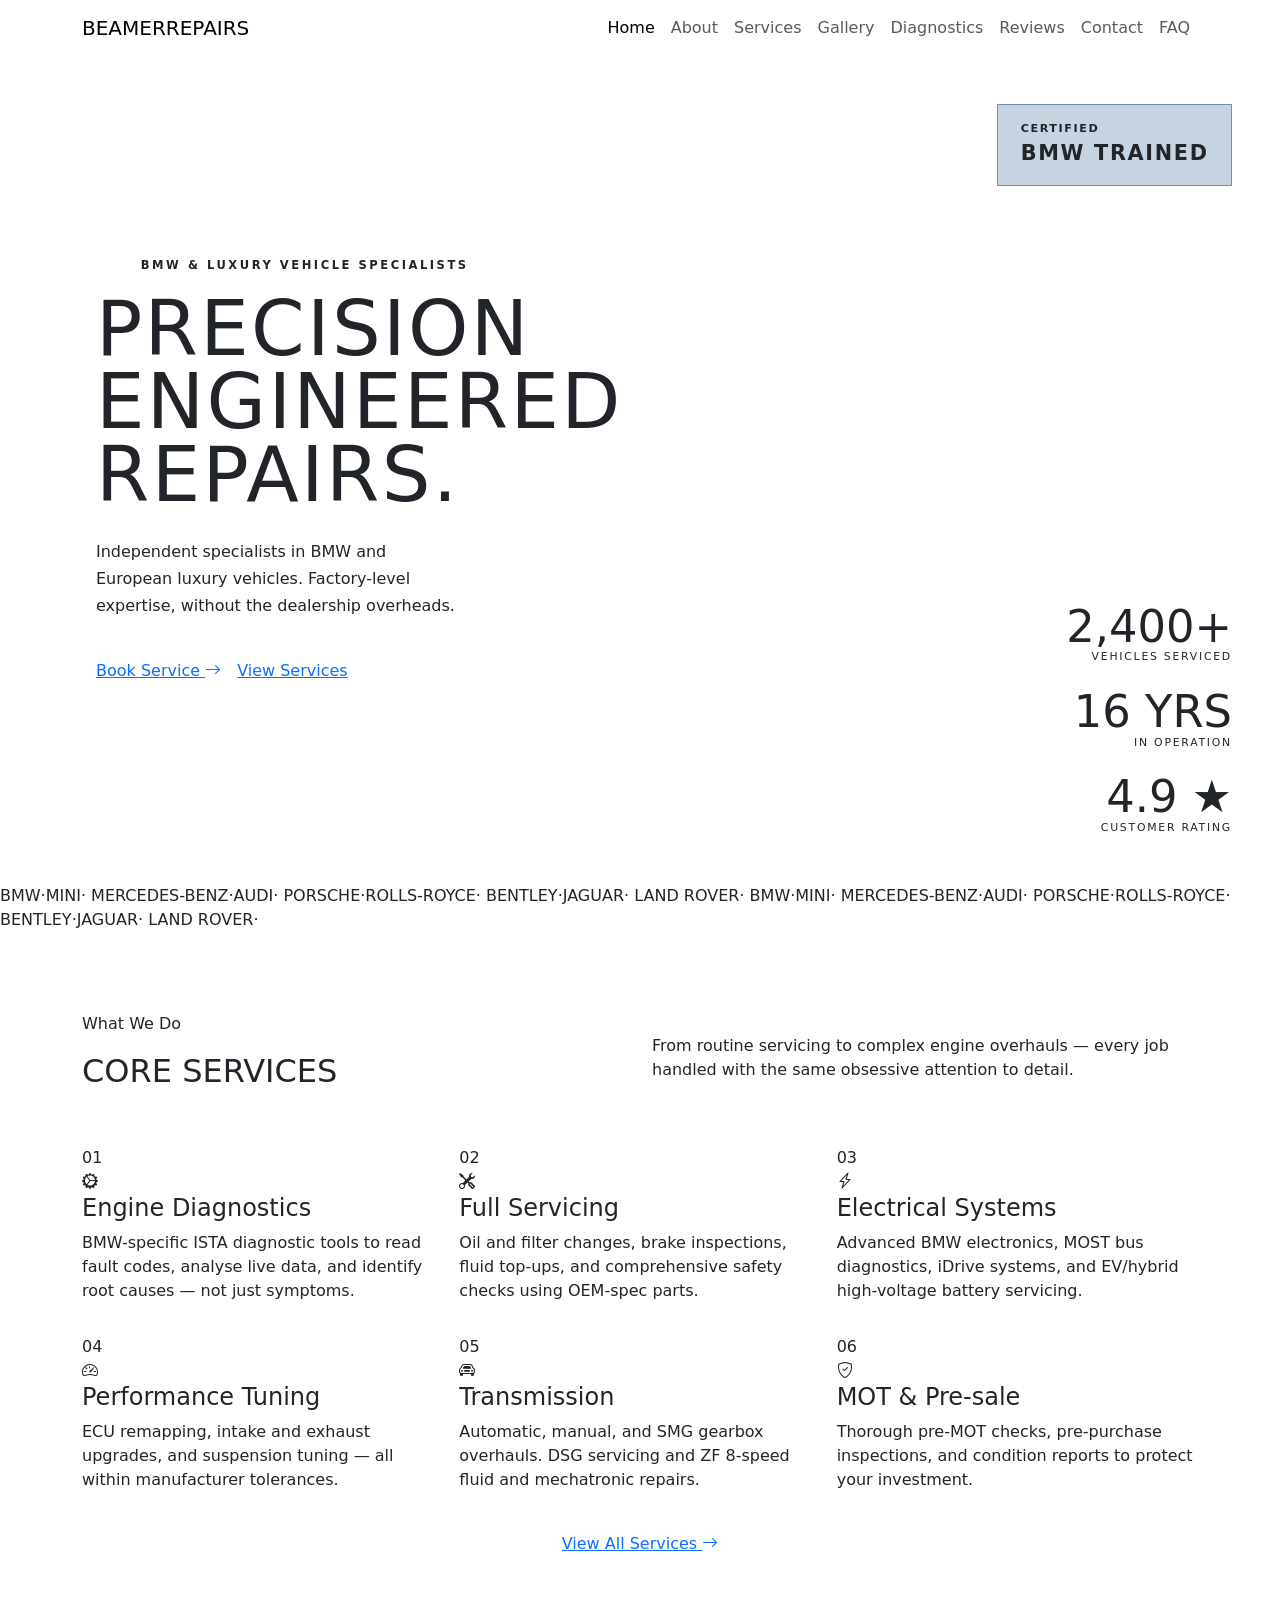
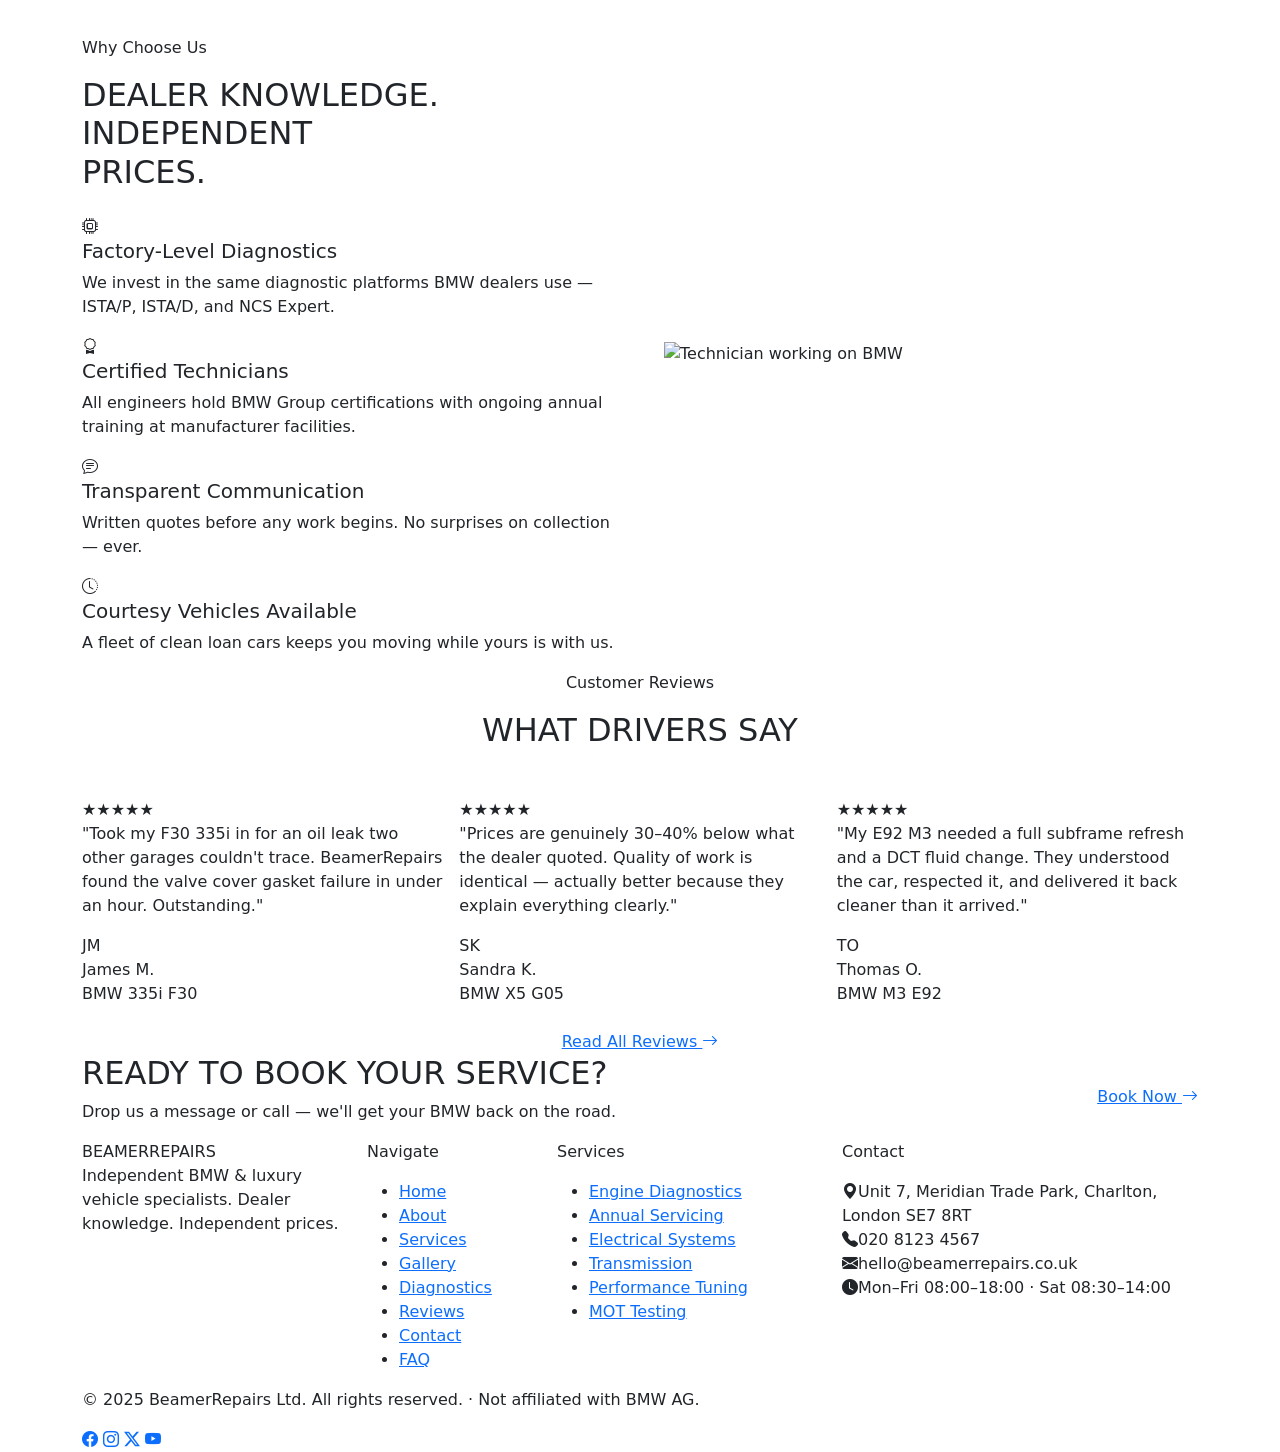
==== index.html @ d889e7b8 "feat: implement services strip, testimonials, and CTA on homepage" ====
<!DOCTYPE html>
<html lang="en">
<head>
  <meta charset="UTF-8" />
  <meta name="viewport" content="width=device-width, initial-scale=1.0" />
  <title>BeamerRepairs — BMW & Luxury Vehicle Specialists</title>
  <link href="https://fonts.googleapis.com/css2?family=Bebas+Neue&family=Inter:wght@300;400;500;600;700&display=swap" rel="stylesheet" />
  <link href="https://cdn.jsdelivr.net/npm/bootstrap@5.3.3/dist/css/bootstrap.min.css" rel="stylesheet" />
  <link rel="stylesheet" href="https://cdn.jsdelivr.net/npm/bootstrap-icons@1.11.3/font/bootstrap-icons.min.css" />
  <link rel="stylesheet" href="css/style.css" />
  <style>
    /* ── HOME-ONLY STYLES ── */
    .hero {
      min-height: 92vh;
      display: grid;
      grid-template-columns: 1fr 1fr;
      position: relative;
      overflow: hidden;
    }
    .hero-left {
      background: var(--deep-navy);
      display: flex;
      flex-direction: column;
      justify-content: center;
      padding: 5rem 4rem 5rem 6rem;
      position: relative;
      z-index: 2;
    }
    .hero-left::after {
      content: '';
      position: absolute;
      top: 0; right: -60px;
      width: 120px; height: 100%;
      background: var(--deep-navy);
      transform: skewX(-5deg);
      z-index: 1;
    }
    .hero-eyebrow {
      font-size: 0.72rem;
      font-weight: 600;
      letter-spacing: 0.22em;
      text-transform: uppercase;
      color: var(--red);
      margin-bottom: 1.2rem;
      display: flex;
      align-items: center;
      gap: 0.8rem;
    }
    .hero-eyebrow::before {
      content: '';
      display: inline-block;
      width: 32px; height: 2px;
      background: var(--red);
    }
    .hero-title {
      font-family: var(--font-display);
      font-size: clamp(3.5rem, 6vw, 6.5rem);
      line-height: 0.95;
      letter-spacing: 0.03em;
      color: var(--off-white);
      margin-bottom: 1.6rem;
    }
    .hero-title span { color: var(--steel-blue); display: block; }
    .hero-subtitle {
      font-size: 1rem;
      font-weight: 300;
      color: var(--chrome);
      max-width: 360px;
      line-height: 1.7;
      margin-bottom: 2.5rem;
    }
    .hero-cta-group { display: flex; gap: 1rem; flex-wrap: wrap; align-items: center; position: relative; z-index: 3; }
    .hero-right {
      background: var(--obsidian);
      position: relative;
      overflow: hidden;
    }
    .hero-right-bg {
      position: absolute;
      inset: 0;
      background: url('https://images.unsplash.com/photo-1617531653332-bd46c16f4d68?w=900&q=80') center/cover no-repeat;
      opacity: 0.35;
    }
    .hero-right-overlay {
      position: absolute;
      inset: 0;
      background: linear-gradient(135deg, var(--deep-navy) 0%, transparent 60%);
    }
    .hero-stats {
      position: absolute;
      bottom: 3rem; right: 3rem;
      display: flex;
      flex-direction: column;
      gap: 1.5rem;
      z-index: 2;
    }
    .hero-stat { text-align: right; }
    .hero-stat-num { font-family: var(--font-display); font-size: 2.8rem; color: var(--off-white); line-height: 1; }
    .hero-stat-label { font-size: 0.68rem; font-weight: 500; letter-spacing: 0.16em; text-transform: uppercase; color: var(--light-grey); }
    .hero-badge {
      position: absolute;
      top: 3rem; right: 3rem;
      background: rgba(28,79,130,0.25);
      border: 1px solid rgba(28,79,130,0.5);
      backdrop-filter: blur(8px);
      padding: 1rem 1.4rem;
      z-index: 2;
    }
    .hero-badge p { font-size: 0.7rem; font-weight: 600; letter-spacing: 0.14em; text-transform: uppercase; color: var(--chrome); margin: 0; }
    .hero-badge strong { display: block; font-family: var(--font-display); font-size: 1.3rem; letter-spacing: 0.08em; color: var(--off-white); }
    .services-strip { background: var(--deep-navy); padding: 5rem 0; }
    .why-us { background: var(--obsidian); }
    .testimonials { background: var(--deep-navy); }
    @media (max-width: 768px) {
      .hero { grid-template-columns: 1fr; min-height: auto; }
      .hero-left { padding: 4rem 1.5rem 3rem; }
      .hero-left::after { display: none; }
      .hero-right { min-height: 300px; }
      .hero-stats { bottom: 1.5rem; right: 1.5rem; flex-direction: row; gap: 1.5rem; }
    }
  </style>
</head>
<body>

<nav class="navbar navbar-expand-lg">
  <div class="container">
    <a class="navbar-brand" href="index.html">
      <span class="brand-dot"></span>BEAMER<span style="color:var(--steel-blue)">REPAIRS</span>
    </a>
    <button class="navbar-toggler" type="button" data-bs-toggle="collapse" data-bs-target="#navMenu">
      <span class="navbar-toggler-icon"></span>
    </button>
    <div class="collapse navbar-collapse" id="navMenu">
      <ul class="navbar-nav ms-auto">
        <li class="nav-item"><a class="nav-link active" href="index.html">Home</a></li>
        <li class="nav-item"><a class="nav-link" href="about.html">About</a></li>
        <li class="nav-item"><a class="nav-link" href="services.html">Services</a></li>
        <li class="nav-item"><a class="nav-link" href="gallery.html">Gallery</a></li>
        <li class="nav-item"><a class="nav-link" href="diagnostics.html">Diagnostics</a></li>
        <li class="nav-item"><a class="nav-link" href="reviews.html">Reviews</a></li>
        <li class="nav-item"><a class="nav-link" href="contact.html">Contact</a></li>
        <li class="nav-item"><a class="nav-link" href="faq.html">FAQ</a></li>
      </ul>
    </div>
  </div>
</nav>

<!-- HERO -->
<div class="hero">
  <div class="hero-left">
    <p class="hero-eyebrow">BMW &amp; Luxury Vehicle Specialists</p>
    <h1 class="hero-title">PRECISION<span>ENGINEERED</span>REPAIRS.</h1>
    <p class="hero-subtitle">Independent specialists in BMW and European luxury vehicles. Factory-level expertise, without the dealership overheads.</p>
    <div class="hero-cta-group">
      <a href="contact.html" class="btn-primary-brand">Book Service <i class="bi bi-arrow-right"></i></a>
      <a href="services.html" class="btn-outline-brand">View Services</a>
    </div>
  </div>
  <div class="hero-right">
    <div class="hero-right-bg"></div>
    <div class="hero-right-overlay"></div>
    <div class="hero-badge">
      <p>Certified</p>
      <strong>BMW TRAINED</strong>
    </div>
    <div class="hero-stats">
      <div class="hero-stat">
        <div class="hero-stat-num">2,400+</div>
        <div class="hero-stat-label">Vehicles Serviced</div>
      </div>
      <div class="hero-stat">
        <div class="hero-stat-num">16 YRS</div>
        <div class="hero-stat-label">In Operation</div>
      </div>
      <div class="hero-stat">
        <div class="hero-stat-num">4.9 ★</div>
        <div class="hero-stat-label">Customer Rating</div>
      </div>
    </div>
  </div>
</div>

<!-- BRAND TICKER -->
<div class="brands-bar">
  <div class="brands-ticker">
    <span>BMW</span><span class="sep">·</span><span>MINI</span><span class="sep">·</span>
    <span>MERCEDES-BENZ</span><span class="sep">·</span><span>AUDI</span><span class="sep">·</span>
    <span>PORSCHE</span><span class="sep">·</span><span>ROLLS-ROYCE</span><span class="sep">·</span>
    <span>BENTLEY</span><span class="sep">·</span><span>JAGUAR</span><span class="sep">·</span>
    <span>LAND ROVER</span><span class="sep">·</span>
    <span>BMW</span><span class="sep">·</span><span>MINI</span><span class="sep">·</span>
    <span>MERCEDES-BENZ</span><span class="sep">·</span><span>AUDI</span><span class="sep">·</span>
    <span>PORSCHE</span><span class="sep">·</span><span>ROLLS-ROYCE</span><span class="sep">·</span>
    <span>BENTLEY</span><span class="sep">·</span><span>JAGUAR</span><span class="sep">·</span>
    <span>LAND ROVER</span><span class="sep">·</span>
  </div>
</div>

<!-- SERVICES STRIP -->
<section class="services-strip">
  <div class="container">
    <div class="row mb-5">
      <div class="col-lg-6">
        <p class="section-eyebrow">What We Do</p>
        <h2 class="section-title">CORE SERVICES</h2>
      </div>
      <div class="col-lg-6 d-flex align-items-end">
        <p class="section-body" style="max-width:100%">From routine servicing to complex engine overhauls — every job handled with the same obsessive attention to detail.</p>
      </div>
    </div>
    <div class="row g-3">
      <div class="col-md-6 col-lg-4">
        <div class="service-card">
          <span class="service-number">01</span>
          <div class="service-icon"><i class="bi bi-gear-wide-connected"></i></div>
          <h4>Engine Diagnostics</h4>
          <p>BMW-specific ISTA diagnostic tools to read fault codes, analyse live data, and identify root causes — not just symptoms.</p>
        </div>
      </div>
      <div class="col-md-6 col-lg-4">
        <div class="service-card">
          <span class="service-number">02</span>
          <div class="service-icon"><i class="bi bi-tools"></i></div>
          <h4>Full Servicing</h4>
          <p>Oil and filter changes, brake inspections, fluid top-ups, and comprehensive safety checks using OEM-spec parts.</p>
        </div>
      </div>
      <div class="col-md-6 col-lg-4">
        <div class="service-card">
          <span class="service-number">03</span>
          <div class="service-icon"><i class="bi bi-lightning-charge"></i></div>
          <h4>Electrical Systems</h4>
          <p>Advanced BMW electronics, MOST bus diagnostics, iDrive systems, and EV/hybrid high-voltage battery servicing.</p>
        </div>
      </div>
      <div class="col-md-6 col-lg-4">
        <div class="service-card">
          <span class="service-number">04</span>
          <div class="service-icon"><i class="bi bi-speedometer2"></i></div>
          <h4>Performance Tuning</h4>
          <p>ECU remapping, intake and exhaust upgrades, and suspension tuning — all within manufacturer tolerances.</p>
        </div>
      </div>
      <div class="col-md-6 col-lg-4">
        <div class="service-card">
          <span class="service-number">05</span>
          <div class="service-icon"><i class="bi bi-car-front"></i></div>
          <h4>Transmission</h4>
          <p>Automatic, manual, and SMG gearbox overhauls. DSG servicing and ZF 8-speed fluid and mechatronic repairs.</p>
        </div>
      </div>
      <div class="col-md-6 col-lg-4">
        <div class="service-card">
          <span class="service-number">06</span>
          <div class="service-icon"><i class="bi bi-shield-check"></i></div>
          <h4>MOT &amp; Pre-sale</h4>
          <p>Thorough pre-MOT checks, pre-purchase inspections, and condition reports to protect your investment.</p>
        </div>
      </div>
    </div>
    <div class="text-center mt-4">
      <a href="services.html" class="btn-outline-brand">View All Services <i class="bi bi-arrow-right"></i></a>
    </div>
  </div>
</section>

<!-- WHY US -->
<section class="why-us">
  <div class="container">
    <div class="row g-5 align-items-center">
      <div class="col-lg-6">
        <p class="section-eyebrow">Why Choose Us</p>
        <h2 class="section-title">DEALER KNOWLEDGE.<br>INDEPENDENT<br>PRICES.</h2>
        <div class="mt-4">
          <div class="why-item">
            <div class="why-icon"><i class="bi bi-cpu"></i></div>
            <div>
              <h5>Factory-Level Diagnostics</h5>
              <p>We invest in the same diagnostic platforms BMW dealers use — ISTA/P, ISTA/D, and NCS Expert.</p>
            </div>
          </div>
          <div class="why-item">
            <div class="why-icon"><i class="bi bi-award"></i></div>
            <div>
              <h5>Certified Technicians</h5>
              <p>All engineers hold BMW Group certifications with ongoing annual training at manufacturer facilities.</p>
            </div>
          </div>
          <div class="why-item">
            <div class="why-icon"><i class="bi bi-chat-text"></i></div>
            <div>
              <h5>Transparent Communication</h5>
              <p>Written quotes before any work begins. No surprises on collection — ever.</p>
            </div>
          </div>
          <div class="why-item">
            <div class="why-icon"><i class="bi bi-clock-history"></i></div>
            <div>
              <h5>Courtesy Vehicles Available</h5>
              <p>A fleet of clean loan cars keeps you moving while yours is with us.</p>
            </div>
          </div>
        </div>
      </div>
      <div class="col-lg-6">
        <div class="why-image-wrap">
          <div class="why-image-border"></div>
          <img src="https://images.unsplash.com/photo-1563861826100-9cb868fdbe1c?w=700&q=80" alt="Technician working on BMW" class="why-image" />
        </div>
      </div>
    </div>
  </div>
</section>

<!-- TESTIMONIALS -->
<section class="testimonials">
  <div class="container">
    <div class="text-center mb-5">
      <p class="section-eyebrow" style="justify-content:center">Customer Reviews</p>
      <h2 class="section-title">WHAT DRIVERS SAY</h2>
    </div>
    <div class="row g-3">
      <div class="col-md-4">
        <div class="testimonial-card">
          <div class="stars">★★★★★</div>
          <blockquote>"Took my F30 335i in for an oil leak two other garages couldn't trace. BeamerRepairs found the valve cover gasket failure in under an hour. Outstanding."</blockquote>
          <div class="testimonial-author">
            <div class="author-avatar">JM</div>
            <div><div class="author-name">James M.</div><div class="author-car">BMW 335i F30</div></div>
          </div>
        </div>
      </div>
      <div class="col-md-4">
        <div class="testimonial-card">
          <div class="stars">★★★★★</div>
          <blockquote>"Prices are genuinely 30–40% below what the dealer quoted. Quality of work is identical — actually better because they explain everything clearly."</blockquote>
          <div class="testimonial-author">
            <div class="author-avatar">SK</div>
            <div><div class="author-name">Sandra K.</div><div class="author-car">BMW X5 G05</div></div>
          </div>
        </div>
      </div>
      <div class="col-md-4">
        <div class="testimonial-card">
          <div class="stars">★★★★★</div>
          <blockquote>"My E92 M3 needed a full subframe refresh and a DCT fluid change. They understood the car, respected it, and delivered it back cleaner than it arrived."</blockquote>
          <div class="testimonial-author">
            <div class="author-avatar">TO</div>
            <div><div class="author-name">Thomas O.</div><div class="author-car">BMW M3 E92</div></div>
          </div>
        </div>
      </div>
    </div>
    <div class="text-center mt-4">
      <a href="reviews.html" class="btn-outline-brand">Read All Reviews <i class="bi bi-arrow-right"></i></a>
    </div>
  </div>
</section>

<!-- CTA BANNER -->
<div class="cta-banner">
  <div class="container">
    <div class="row align-items-center">
      <div class="col-lg-8 mb-3 mb-lg-0">
        <h2>READY TO BOOK YOUR SERVICE?</h2>
        <p>Drop us a message or call — we'll get your BMW back on the road.</p>
      </div>
      <div class="col-lg-4 text-lg-end">
        <a href="contact.html" class="btn-primary-brand">Book Now <i class="bi bi-arrow-right"></i></a>
      </div>
    </div>
  </div>
</div>

<!-- FOOTER -->
<footer>
  <div class="container">
    <div class="row g-4">
      <div class="col-lg-3 col-md-6">
        <div class="footer-brand">BEAMER<span style="color:var(--steel-blue)">REPAIRS</span></div>
        <p class="footer-tagline">Independent BMW &amp; luxury vehicle specialists. Dealer knowledge. Independent prices.</p>
      </div>
      <div class="col-lg-2 col-md-6">
        <p class="footer-heading">Navigate</p>
        <ul class="footer-links">
          <li><a href="index.html">Home</a></li>
          <li><a href="about.html">About</a></li>
          <li><a href="services.html">Services</a></li>
          <li><a href="gallery.html">Gallery</a></li>
          <li><a href="diagnostics.html">Diagnostics</a></li>
          <li><a href="reviews.html">Reviews</a></li>
          <li><a href="contact.html">Contact</a></li>
          <li><a href="faq.html">FAQ</a></li>
        </ul>
      </div>
      <div class="col-lg-3 col-md-6">
        <p class="footer-heading">Services</p>
        <ul class="footer-links">
          <li><a href="services.html">Engine Diagnostics</a></li>
          <li><a href="services.html">Annual Servicing</a></li>
          <li><a href="services.html">Electrical Systems</a></li>
          <li><a href="services.html">Transmission</a></li>
          <li><a href="services.html">Performance Tuning</a></li>
          <li><a href="services.html">MOT Testing</a></li>
        </ul>
      </div>
      <div class="col-lg-4 col-md-6">
        <p class="footer-heading">Contact</p>
        <div class="footer-contact-item"><i class="bi bi-geo-alt-fill"></i><span>Unit 7, Meridian Trade Park, Charlton, London SE7 8RT</span></div>
        <div class="footer-contact-item"><i class="bi bi-telephone-fill"></i><span>020 8123 4567</span></div>
        <div class="footer-contact-item"><i class="bi bi-envelope-fill"></i><span>hello@beamerrepairs.co.uk</span></div>
        <div class="footer-contact-item"><i class="bi bi-clock-fill"></i><span>Mon–Fri 08:00–18:00 · Sat 08:30–14:00</span></div>
      </div>
    </div>
    <div class="footer-bottom">
      <p>© 2025 BeamerRepairs Ltd. All rights reserved. · Not affiliated with BMW AG.</p>
      <div class="social-links">
        <a href="#" class="social-link"><i class="bi bi-facebook"></i></a>
        <a href="#" class="social-link"><i class="bi bi-instagram"></i></a>
        <a href="#" class="social-link"><i class="bi bi-twitter-x"></i></a>
        <a href="#" class="social-link"><i class="bi bi-youtube"></i></a>
      </div>
    </div>
  </div>
</footer>

<script src="https://cdn.jsdelivr.net/npm/bootstrap@5.3.3/dist/js/bootstrap.bundle.min.js"></script>
<script src="js/main.js"></script>
</body>
</html>
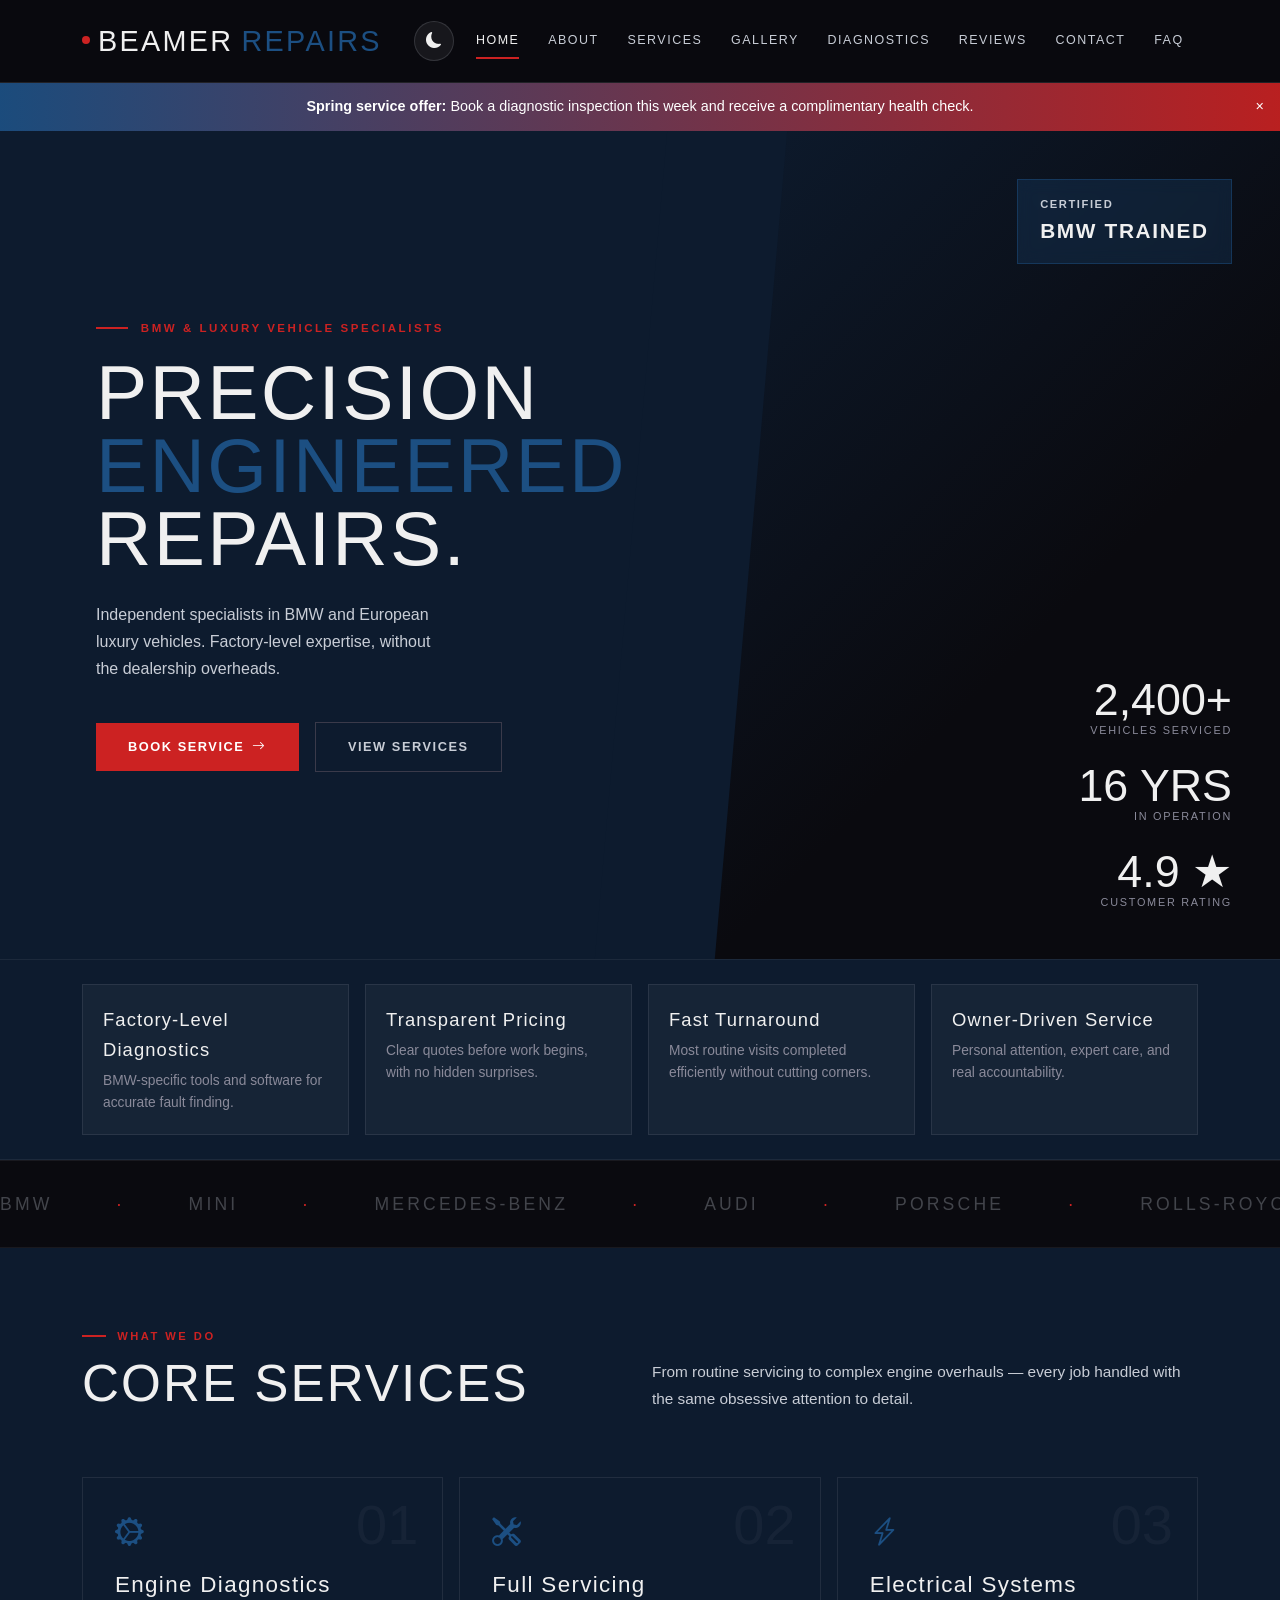
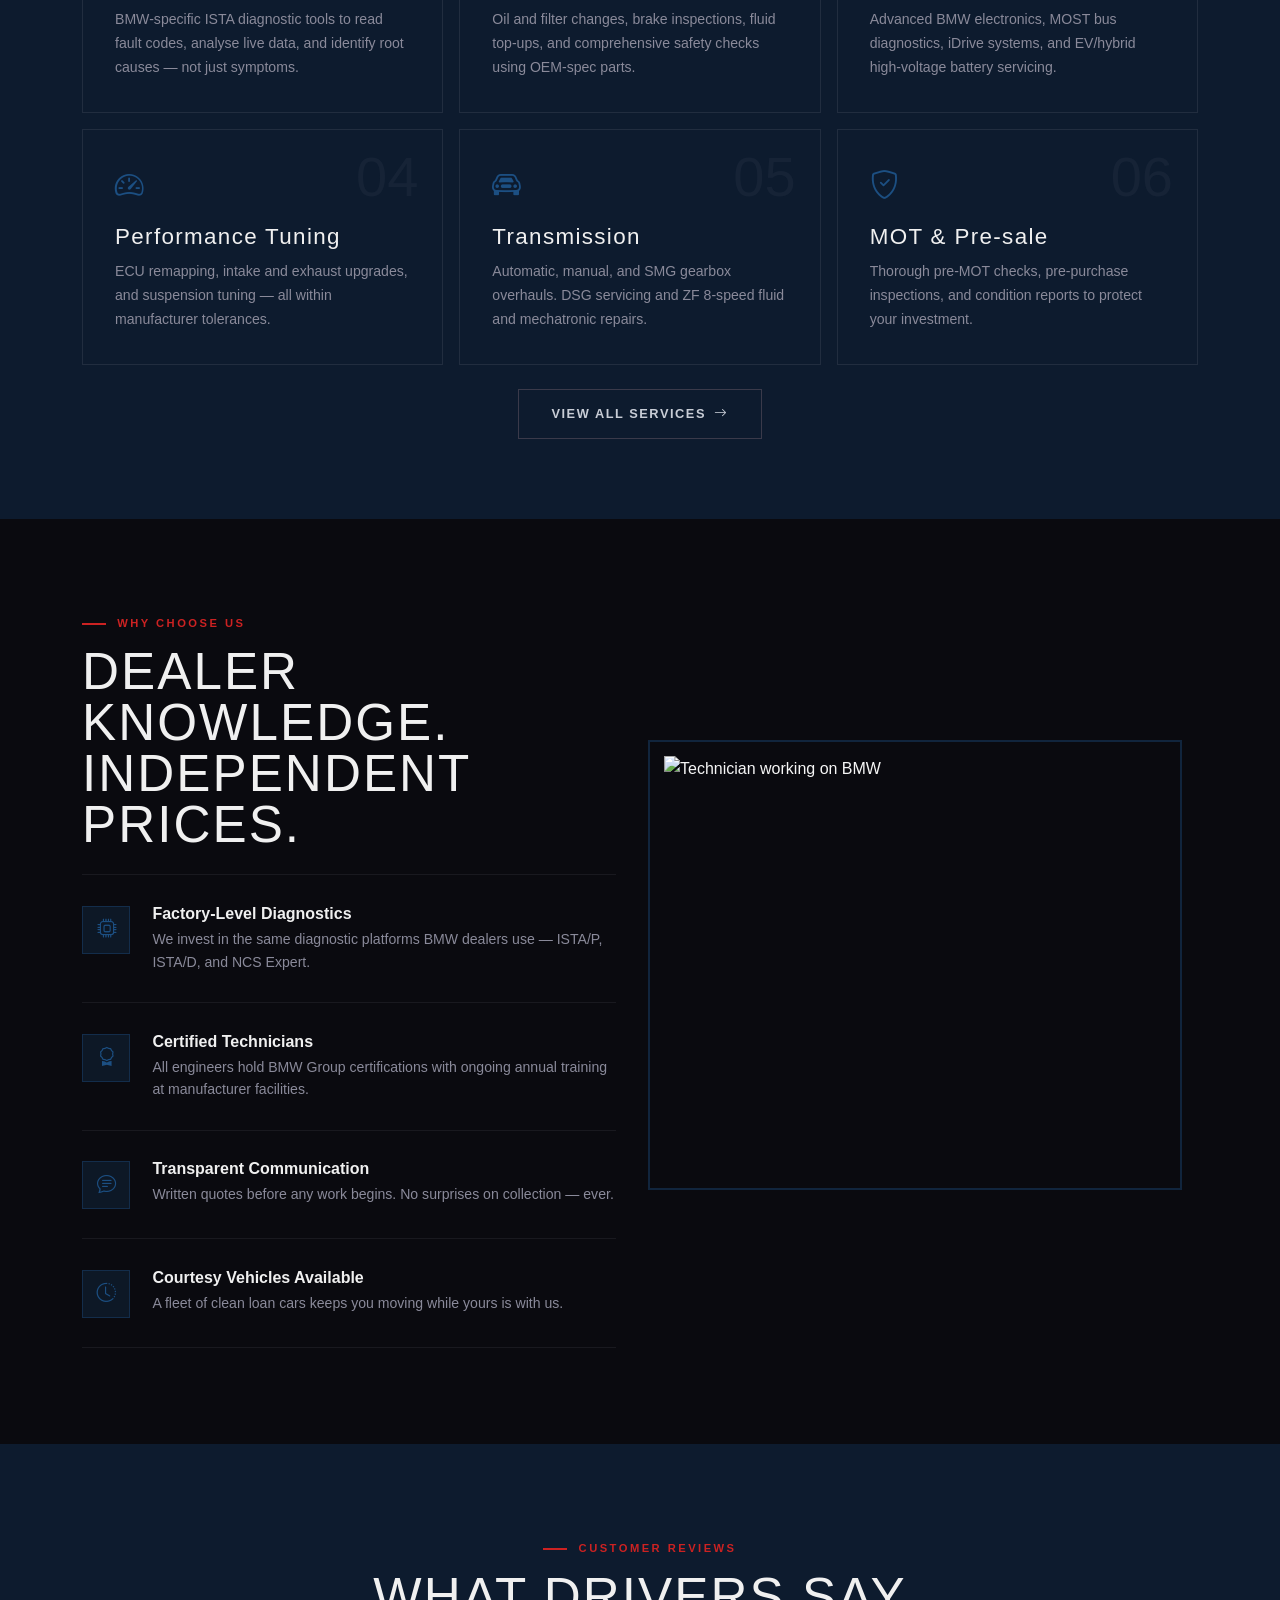
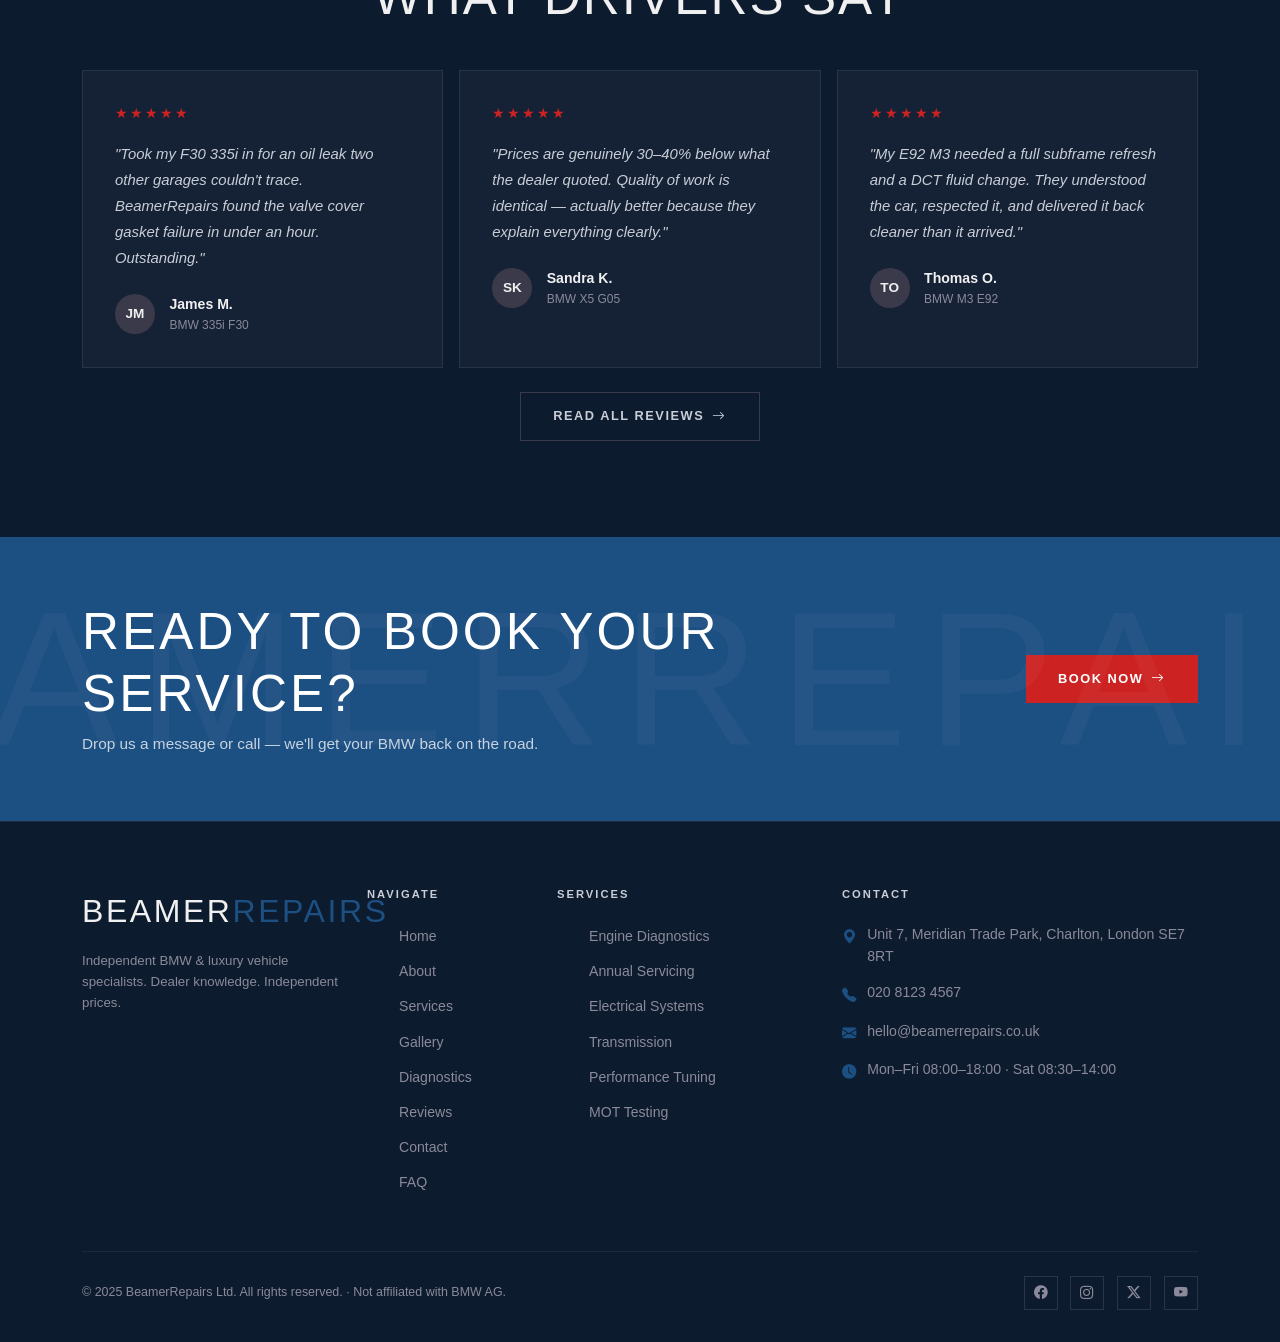
==== commit fca3e346: "Update homepage content and UI enhancements" ====
--- a/index.html
+++ b/index.html
@@ -108,6 +108,38 @@
     }
     .hero-badge p { font-size: 0.7rem; font-weight: 600; letter-spacing: 0.14em; text-transform: uppercase; color: var(--chrome); margin: 0; }
     .hero-badge strong { display: block; font-family: var(--font-display); font-size: 1.3rem; letter-spacing: 0.08em; color: var(--off-white); }
+    .announcement-bar {
+      background: linear-gradient(90deg, rgba(28,79,130,0.95), rgba(204,34,34,0.9));
+      color: #fff;
+      padding: 0.8rem 1rem;
+      display: flex; align-items: center; justify-content: center; gap: 0.8rem;
+      font-size: 0.9rem;
+      position: relative;
+    }
+    .announcement-bar .close-bar {
+      position: absolute; right: 1rem; top: 50%; transform: translateY(-50%);
+      background: transparent; border: none; color: #fff; cursor: pointer;
+    }
+    .promise-strip {
+      background: var(--deep-navy);
+      border-top: 1px solid rgba(200,205,214,0.08);
+      border-bottom: 1px solid rgba(200,205,214,0.08);
+      padding: 1.5rem 0;
+    }
+    .promise-card {
+      background: rgba(255,255,255,0.04);
+      border: 1px solid rgba(200,205,214,0.1);
+      padding: 1.25rem;
+      height: 100%;
+    }
+    .promise-card .promise-title {
+      font-family: var(--font-display);
+      font-size: 1.15rem;
+      letter-spacing: 0.06em;
+      color: var(--off-white);
+      margin-bottom: 0.35rem;
+    }
+    .promise-card p { margin: 0; font-size: 0.86rem; color: var(--light-grey); }
     .services-strip { background: var(--deep-navy); padding: 5rem 0; }
     .why-us { background: var(--obsidian); }
     .testimonials { background: var(--deep-navy); }
@@ -145,6 +177,11 @@
   </div>
 </nav>
 
+<div id="announcementBar" class="announcement-bar">
+  <span><strong>Spring service offer:</strong> Book a diagnostic inspection this week and receive a complimentary health check.</span>
+  <button class="close-bar" type="button" aria-label="Dismiss announcement" onclick="this.parentElement.remove()">×</button>
+</div>
+
 <!-- HERO -->
 <div class="hero">
   <div class="hero-left">
@@ -179,6 +216,37 @@
     </div>
   </div>
 </div>
+
+<section class="promise-strip">
+  <div class="container">
+    <div class="row g-3">
+      <div class="col-6 col-lg-3">
+        <div class="promise-card">
+          <div class="promise-title">Factory-Level Diagnostics</div>
+          <p>BMW-specific tools and software for accurate fault finding.</p>
+        </div>
+      </div>
+      <div class="col-6 col-lg-3">
+        <div class="promise-card">
+          <div class="promise-title">Transparent Pricing</div>
+          <p>Clear quotes before work begins, with no hidden surprises.</p>
+        </div>
+      </div>
+      <div class="col-6 col-lg-3">
+        <div class="promise-card">
+          <div class="promise-title">Fast Turnaround</div>
+          <p>Most routine visits completed efficiently without cutting corners.</p>
+        </div>
+      </div>
+      <div class="col-6 col-lg-3">
+        <div class="promise-card">
+          <div class="promise-title">Owner-Driven Service</div>
+          <p>Personal attention, expert care, and real accountability.</p>
+        </div>
+      </div>
+    </div>
+  </div>
+</section>
 
 <!-- BRAND TICKER -->
 <div class="brands-bar">
--- a/css/style.css
+++ b/css/style.css
@@ -0,0 +1,587 @@
+/* ─── TOKEN SYSTEM ─────────────────────────────────── */
+:root {
+  --obsidian:   #0A0A0F;
+  --deep-navy:  #0D1B2E;
+  --steel-blue: #1C4F82;
+  --chrome:     #C8CDD6;
+  --off-white:  #F0F0F0;
+  --red:        #CC2222;
+  --mid-grey:   #3A3A4A;
+  --light-grey: #8A8A9A;
+  --font-display: 'Bebas Neue', sans-serif;
+  --font-body:    'Inter', sans-serif;
+  --transition-fast: 180ms ease;
+  --shadow-card: 0 12px 30px rgba(0, 0, 0, 0.16);
+}
+
+/* ─── RESET & BASE ─────────────────────────────────── */
+*, *::before, *::after { box-sizing: border-box; margin: 0; padding: 0; }
+html { scroll-behavior: smooth; }
+body {
+  background: var(--obsidian);
+  color: var(--off-white);
+  font-family: var(--font-body);
+  font-size: 16px;
+  line-height: 1.6;
+  overflow-x: hidden;
+  transition: background 0.25s ease, color 0.25s ease;
+}
+body.light-theme {
+  background: #f5f7fb;
+  color: #111827;
+}
+body.light-theme .navbar,
+body.light-theme .service-card,
+body.light-theme .testimonial-card,
+body.light-theme .diag-card,
+body.light-theme .contact-info-block,
+body.light-theme .team-card,
+body.light-theme .stat-box,
+body.light-theme .gallery-item,
+body.light-theme .footer,
+body.light-theme footer {
+  background: #ffffff;
+  color: #111827;
+}
+body.light-theme .nav-link,
+body.light-theme .section-body,
+body.light-theme .service-card p,
+body.light-theme .testimonial-card blockquote,
+body.light-theme .faq-answer p,
+body.light-theme .footer-tagline,
+body.light-theme .footer-links a,
+body.light-theme .footer-contact-item span,
+body.light-theme .hours-time,
+body.light-theme .diag-card p,
+body.light-theme .team-bio {
+  color: #4b5563;
+}
+body.light-theme .section-title,
+body.light-theme .service-card h4,
+body.light-theme .author-name,
+body.light-theme .team-name,
+body.light-theme .footer-brand,
+body.light-theme .navbar-brand,
+body.light-theme .contact-info-block h3 {
+  color: #111827;
+}
+body.light-theme .form-control-custom {
+  background: #f8fafc;
+  color: #111827;
+  border-color: rgba(17,24,39,0.12);
+}
+body.light-theme .form-control-custom::placeholder { color: #6b7280; }
+body.light-theme .btn-outline-brand { color: #111827; }
+body.light-theme .gallery-overlay { background: rgba(17,24,39,0.72); }
+body.light-theme .page-hero { background: #e2e8f0; }
+body.light-theme .page-hero::after { color: rgba(17,24,39,0.06); }
+a { color: inherit; text-decoration: none; }
+img { max-width: 100%; display: block; }
+
+/* ─── NAVBAR ────────────────────────────────────────── */
+.navbar {
+  background: rgba(10,10,15,0.95);
+  backdrop-filter: blur(10px);
+  border-bottom: 1px solid rgba(200,205,214,0.12);
+  padding: 0.8rem 0;
+  position: sticky;
+  top: 0;
+  z-index: 1000;
+}
+.navbar-brand {
+  font-family: var(--font-display);
+  font-size: 1.8rem;
+  letter-spacing: 0.08em;
+  color: var(--off-white) !important;
+  display: flex;
+  align-items: center;
+  gap: 0.5rem;
+}
+.navbar-brand .brand-dot {
+  display: inline-block;
+  width: 8px; height: 8px;
+  border-radius: 50%;
+  background: var(--red);
+  margin-bottom: 2px;
+}
+.nav-link {
+  font-size: 0.78rem;
+  font-weight: 500;
+  letter-spacing: 0.12em;
+  text-transform: uppercase;
+  color: var(--chrome) !important;
+  padding: 0.5rem 0.9rem !important;
+  transition: color 0.2s;
+}
+.nav-link:hover { color: var(--off-white) !important; }
+.nav-link.active {
+  color: var(--off-white) !important;
+  position: relative;
+}
+.nav-link.active::after {
+  content: '';
+  position: absolute;
+  bottom: 0; left: 0.9rem; right: 0.9rem;
+  height: 2px;
+  background: var(--red);
+}
+.navbar-toggler { border: 1px solid var(--mid-grey); }
+.navbar-toggler-icon { filter: invert(1); }
+
+/* ─── SECTION SHARED ────────────────────────────────── */
+section { padding: 6rem 0; }
+.section-eyebrow {
+  font-size: 0.7rem;
+  font-weight: 600;
+  letter-spacing: 0.22em;
+  text-transform: uppercase;
+  color: var(--red);
+  margin-bottom: 0.8rem;
+  display: flex;
+  align-items: center;
+  gap: 0.7rem;
+}
+.section-eyebrow::before {
+  content: '';
+  display: inline-block;
+  width: 24px; height: 2px;
+  background: var(--red);
+}
+.section-title {
+  font-family: var(--font-display);
+  font-size: clamp(2.4rem, 4vw, 4rem);
+  letter-spacing: 0.04em;
+  line-height: 1;
+  color: var(--off-white);
+  margin-bottom: 1.2rem;
+}
+.section-body {
+  font-size: 0.96rem;
+  color: var(--chrome);
+  line-height: 1.75;
+  max-width: 520px;
+}
+.rule { height: 1px; background: rgba(200,205,214,0.1); margin: 0; }
+
+/* ─── BUTTONS ────────────────────────────────────────── */
+.btn-primary-brand {
+  background: var(--red);
+  color: #fff;
+  border: none;
+  padding: 0.85rem 2rem;
+  font-size: 0.8rem;
+  font-weight: 600;
+  letter-spacing: 0.12em;
+  text-transform: uppercase;
+  cursor: pointer;
+  transition: background 0.2s, transform 0.15s;
+  display: inline-flex;
+  align-items: center;
+  gap: 0.5rem;
+}
+.btn-primary-brand:hover { background: #aa1a1a; transform: translateY(-1px); color: #fff; }
+.btn-outline-brand {
+  background: transparent;
+  color: var(--chrome);
+  border: 1px solid var(--mid-grey);
+  padding: 0.85rem 2rem;
+  font-size: 0.8rem;
+  font-weight: 600;
+  letter-spacing: 0.12em;
+  text-transform: uppercase;
+  cursor: pointer;
+  transition: border-color 0.2s, color 0.2s;
+  display: inline-flex;
+  align-items: center;
+  gap: 0.5rem;
+}
+.btn-outline-brand:hover { border-color: var(--chrome); color: var(--off-white); }
+
+/* ─── PAGE HERO (inner pages) ───────────────────────── */
+.page-hero {
+  background: var(--deep-navy);
+  padding: 5rem 0 4rem;
+  border-bottom: 1px solid rgba(200,205,214,0.08);
+  position: relative;
+  overflow: hidden;
+}
+.page-hero::after {
+  content: attr(data-title);
+  position: absolute;
+  right: -1rem;
+  top: 50%;
+  transform: translateY(-50%);
+  font-family: var(--font-display);
+  font-size: 8rem;
+  color: rgba(255,255,255,0.03);
+  white-space: nowrap;
+  pointer-events: none;
+  letter-spacing: 0.08em;
+}
+.breadcrumb-nav {
+  font-size: 0.75rem;
+  color: var(--light-grey);
+  letter-spacing: 0.1em;
+  text-transform: uppercase;
+  margin-bottom: 1rem;
+}
+.breadcrumb-nav a { color: var(--steel-blue); }
+.breadcrumb-nav span { margin: 0 0.5rem; }
+
+/* ─── SERVICE CARDS ─────────────────────────────────── */
+.service-card,
+.testimonial-card,
+.diag-card,
+.team-card,
+.stat-box {
+  transition: transform var(--transition-fast), box-shadow var(--transition-fast), border-color var(--transition-fast), background var(--transition-fast);
+}
+.service-card {
+  border: 1px solid rgba(200,205,214,0.1);
+  padding: 2rem;
+  transition: border-color 0.25s, background 0.25s;
+  height: 100%;
+  position: relative;
+  overflow: hidden;
+}
+.service-card::before {
+  content: '';
+  position: absolute;
+  top: 0; left: 0;
+  width: 3px; height: 0;
+  background: var(--red);
+  transition: height 0.3s ease;
+}
+.service-card:hover::before { height: 100%; }
+.service-card:hover,
+.testimonial-card:hover,
+.diag-card:hover,
+.team-card:hover,
+.stat-box:hover {
+  border-color: rgba(200,205,214,0.25);
+  background: rgba(28,79,130,0.08);
+  transform: translateY(-4px);
+  box-shadow: var(--shadow-card);
+}
+.service-icon {
+  font-size: 1.8rem;
+  color: var(--steel-blue);
+  margin-bottom: 1rem;
+}
+.service-card h4 {
+  font-family: var(--font-display);
+  font-size: 1.4rem;
+  letter-spacing: 0.06em;
+  color: var(--off-white);
+  margin-bottom: 0.6rem;
+}
+.service-card p {
+  font-size: 0.88rem;
+  color: var(--light-grey);
+  line-height: 1.7;
+  margin: 0;
+}
+.service-number {
+  position: absolute;
+  top: 1.2rem; right: 1.5rem;
+  font-family: var(--font-display);
+  font-size: 3.5rem;
+  color: rgba(200,205,214,0.05);
+  line-height: 1;
+  pointer-events: none;
+}
+
+/* ─── TESTIMONIALS ──────────────────────────────────── */
+.testimonial-card {
+  background: rgba(255,255,255,0.03);
+  border: 1px solid rgba(200,205,214,0.1);
+  padding: 2rem;
+  height: 100%;
+}
+.stars { color: var(--red); font-size: 0.85rem; letter-spacing: 2px; margin-bottom: 1rem; }
+.testimonial-card blockquote {
+  font-size: 0.93rem;
+  color: var(--chrome);
+  line-height: 1.75;
+  font-style: italic;
+  margin-bottom: 1.4rem;
+}
+.testimonial-author { display: flex; align-items: center; gap: 0.9rem; }
+.author-avatar {
+  width: 40px; height: 40px;
+  border-radius: 50%;
+  background: var(--mid-grey);
+  display: flex; align-items: center; justify-content: center;
+  font-weight: 700; font-size: 0.85rem;
+  color: var(--off-white); flex-shrink: 0;
+}
+.author-name { font-weight: 600; font-size: 0.88rem; color: var(--off-white); }
+.author-car  { font-size: 0.75rem; color: var(--light-grey); }
+
+/* ─── BRANDS TICKER ─────────────────────────────────── */
+.brands-bar {
+  background: var(--obsidian);
+  border-top: 1px solid rgba(200,205,214,0.08);
+  border-bottom: 1px solid rgba(200,205,214,0.08);
+  padding: 1.8rem 0;
+  overflow: hidden;
+}
+.brands-ticker {
+  display: flex;
+  gap: 4rem;
+  animation: ticker 20s linear infinite;
+  white-space: nowrap;
+}
+.brands-ticker span { font-family: var(--font-display); font-size: 1.1rem; letter-spacing: 0.18em; color: rgba(200,205,214,0.3); flex-shrink: 0; }
+.brands-ticker span.sep { color: var(--red); }
+@keyframes ticker { 0% { transform: translateX(0); } 100% { transform: translateX(-50%); } }
+
+/* ─── CTA BANNER ────────────────────────────────────── */
+.cta-banner {
+  background: var(--steel-blue);
+  padding: 4rem 0;
+  position: relative;
+  overflow: hidden;
+}
+.cta-banner::before {
+  content: 'BEAMERREPAIRS';
+  position: absolute;
+  font-family: var(--font-display);
+  font-size: 12rem;
+  color: rgba(255,255,255,0.04);
+  white-space: nowrap;
+  top: 50%; left: 50%;
+  transform: translate(-50%, -50%);
+  pointer-events: none;
+  letter-spacing: 0.1em;
+}
+.cta-banner h2 { font-family: var(--font-display); font-size: clamp(2rem,4vw,3.5rem); letter-spacing: 0.06em; color: #fff; margin-bottom: 0.5rem; }
+.cta-banner p  { color: rgba(255,255,255,0.75); font-size: 0.96rem; margin-bottom: 0; }
+
+/* ─── FOOTER ────────────────────────────────────────── */
+footer {
+  background: var(--deep-navy);
+  border-top: 1px solid rgba(200,205,214,0.1);
+  padding: 4rem 0 2rem;
+}
+.footer-brand { font-family: var(--font-display); font-size: 2rem; letter-spacing: 0.08em; color: var(--off-white); margin-bottom: 0.8rem; }
+.footer-tagline { font-size: 0.83rem; color: var(--light-grey); max-width: 260px; line-height: 1.6; }
+.footer-heading { font-size: 0.7rem; font-weight: 600; letter-spacing: 0.18em; text-transform: uppercase; color: var(--chrome); margin-bottom: 1.2rem; }
+.footer-links { list-style: none; }
+.footer-links li { margin-bottom: 0.6rem; }
+.footer-links a { font-size: 0.88rem; color: var(--light-grey); transition: color 0.2s; }
+.footer-links a:hover { color: var(--off-white); }
+.footer-contact-item { display: flex; align-items: flex-start; gap: 0.7rem; margin-bottom: 0.8rem; }
+.footer-contact-item i { color: var(--steel-blue); font-size: 0.9rem; margin-top: 3px; flex-shrink: 0; }
+.footer-contact-item span { font-size: 0.88rem; color: var(--light-grey); }
+.footer-bottom {
+  border-top: 1px solid rgba(200,205,214,0.08);
+  margin-top: 2.5rem; padding-top: 1.5rem;
+  display: flex; align-items: center; justify-content: space-between; flex-wrap: wrap; gap: 1rem;
+}
+.footer-bottom p { font-size: 0.78rem; color: var(--light-grey); margin: 0; }
+.social-links { display: flex; gap: 0.8rem; }
+.social-link {
+  width: 34px; height: 34px;
+  border: 1px solid rgba(200,205,214,0.15);
+  display: flex; align-items: center; justify-content: center;
+  color: var(--light-grey); font-size: 0.85rem;
+  transition: border-color 0.2s, color 0.2s;
+}
+.social-link:hover { border-color: var(--steel-blue); color: var(--off-white); }
+
+/* ─── HOURS TABLE ────────────────────────────────────── */
+.hours-row {
+  display: flex; justify-content: space-between; align-items: center;
+  padding: 0.7rem 0;
+  border-bottom: 1px solid rgba(200,205,214,0.06);
+  font-size: 0.88rem;
+}
+.hours-day  { color: var(--chrome); }
+.hours-time { color: var(--light-grey); }
+.hours-row.open .hours-time { color: var(--off-white); }
+
+/* ─── FAQ ────────────────────────────────────────────── */
+.faq-item { border-bottom: 1px solid rgba(200,205,214,0.08); }
+.faq-question {
+  display: flex; justify-content: space-between; align-items: center;
+  padding: 1.4rem 0;
+  cursor: pointer;
+  font-weight: 600; color: var(--off-white); font-size: 1rem; gap: 1rem;
+}
+.faq-question i { color: var(--steel-blue); transition: transform 0.3s; flex-shrink: 0; }
+.faq-item.open .faq-question i { transform: rotate(45deg); }
+.faq-answer { max-height: 0; overflow: hidden; transition: max-height 0.4s ease, padding 0.3s; }
+.faq-item.open .faq-answer { max-height: 300px; padding-bottom: 1.2rem; }
+.faq-answer p { font-size: 0.9rem; color: var(--light-grey); line-height: 1.75; margin: 0; }
+
+/* ─── GALLERY ────────────────────────────────────────── */
+.gallery-grid { display: grid; grid-template-columns: repeat(3, 1fr); gap: 1rem; }
+.gallery-item { position: relative; overflow: hidden; aspect-ratio: 4/3; background: var(--mid-grey); cursor: pointer; }
+.gallery-item img { width: 100%; height: 100%; object-fit: cover; transition: transform 0.5s ease, filter 0.3s; filter: grayscale(20%); }
+.gallery-item:hover img { transform: scale(1.05); filter: grayscale(0%); }
+.gallery-overlay { position: absolute; inset: 0; background: rgba(10,10,15,0.7); display: flex; align-items: center; justify-content: center; opacity: 0; transition: opacity 0.3s; }
+.gallery-item:hover .gallery-overlay { opacity: 1; }
+.gallery-overlay i { font-size: 1.8rem; color: #fff; }
+.gallery-item.large { grid-column: span 2; }
+.gallery-filters {
+  display: flex; flex-wrap: wrap; gap: 0.7rem; margin-bottom: 1.25rem;
+}
+.gallery-filter-btn {
+  border: 1px solid rgba(200,205,214,0.16); background: transparent; color: var(--chrome);
+  padding: 0.55rem 0.95rem; border-radius: 999px; font-size: 0.8rem; letter-spacing: 0.08em; text-transform: uppercase;
+  cursor: pointer; transition: background var(--transition-fast), color var(--transition-fast), border-color var(--transition-fast);
+}
+.gallery-filter-btn.active, .gallery-filter-btn:hover {
+  color: var(--off-white); border-color: var(--steel-blue); background: rgba(28,79,130,0.2);
+}
+.gallery-empty {
+  grid-column: 1 / -1; padding: 2rem; text-align: center; color: var(--light-grey); border: 1px dashed rgba(200,205,214,0.2); border-radius: 12px;
+}
+
+/* ─── DIAGNOSTICS ────────────────────────────────────── */
+.diag-card { background: rgba(255,255,255,0.02); border: 1px solid rgba(200,205,214,0.1); padding: 1.8rem; margin-bottom: 1rem; }
+.diag-card h5 { font-weight: 600; color: var(--off-white); margin-bottom: 0.4rem; }
+.diag-card p  { font-size: 0.87rem; color: var(--light-grey); margin: 0; }
+.diag-tag { display: inline-block; font-size: 0.65rem; font-weight: 600; letter-spacing: 0.14em; text-transform: uppercase; padding: 0.2rem 0.6rem; background: rgba(28,79,130,0.2); color: var(--steel-blue); border: 1px solid rgba(28,79,130,0.4); margin-bottom: 0.8rem; }
+
+/* ─── REVIEWS ────────────────────────────────────────── */
+.review-big-num { font-family: var(--font-display); font-size: 7rem; line-height: 1; color: var(--off-white); }
+.review-source  { font-size: 0.72rem; font-weight: 600; letter-spacing: 0.16em; text-transform: uppercase; color: var(--light-grey); margin-top: 0.4rem; }
+.review-bar-row { display: flex; align-items: center; gap: 1rem; margin-bottom: 0.6rem; }
+.review-bar-label { font-size: 0.82rem; color: var(--chrome); width: 50px; text-align: right; flex-shrink: 0; }
+.review-bar-track { flex: 1; height: 6px; background: rgba(200,205,214,0.1); position: relative; }
+.review-bar-fill  { position: absolute; left: 0; top: 0; height: 100%; background: var(--red); }
+.review-bar-count { font-size: 0.78rem; color: var(--light-grey); width: 30px; flex-shrink: 0; }
+
+/* ─── CONTACT FORM ───────────────────────────────────── */
+.contact-info-block { background: var(--deep-navy); border: 1px solid rgba(200,205,214,0.08); padding: 2rem; height: 100%; }
+.form-group { margin-bottom: 1.2rem; }
+.form-label-custom { display: block; font-size: 0.7rem; font-weight: 600; letter-spacing: 0.16em; text-transform: uppercase; color: var(--chrome); margin-bottom: 0.5rem; }
+.form-control-custom { width: 100%; background: rgba(255,255,255,0.04); border: 1px solid rgba(200,205,214,0.15); color: var(--off-white); padding: 0.85rem 1rem; font-size: 0.9rem; font-family: var(--font-body); outline: none; transition: border-color 0.2s; }
+.form-control-custom:focus { border-color: var(--steel-blue); }
+.form-control-custom::placeholder { color: var(--light-grey); font-size: 0.87rem; }
+textarea.form-control-custom { min-height: 130px; resize: vertical; }
+.form-error {
+  min-height: 1.1rem;
+  margin-top: 0.35rem;
+  font-size: 0.78rem;
+  color: #fda4af;
+}
+.is-invalid {
+  border-color: #f87171 !important;
+  box-shadow: 0 0 0 2px rgba(248,113,113,0.18);
+}
+
+/* ─── TEAM ───────────────────────────────────────────── */
+.team-card { border: 1px solid rgba(200,205,214,0.1); overflow: hidden; transition: border-color 0.25s; }
+.team-card:hover { border-color: rgba(28,79,130,0.5); }
+.team-photo { height: 240px; background: var(--mid-grey); display: flex; align-items: center; justify-content: center; font-size: 3rem; color: var(--light-grey); }
+.team-info { padding: 1.4rem; }
+.team-name { font-family: var(--font-display); font-size: 1.3rem; letter-spacing: 0.06em; color: var(--off-white); margin-bottom: 0.2rem; }
+.team-role { font-size: 0.75rem; letter-spacing: 0.14em; text-transform: uppercase; color: var(--steel-blue); margin-bottom: 0.8rem; }
+.team-bio  { font-size: 0.85rem; color: var(--light-grey); line-height: 1.6; margin: 0; }
+
+/* ─── STAT BOX ───────────────────────────────────────── */
+.stat-box { background: var(--deep-navy); border: 1px solid rgba(200,205,214,0.1); padding: 2rem; text-align: center; }
+.stat-num { font-family: var(--font-display); font-size: 2.8rem; color: var(--off-white); line-height: 1; }
+.stat-label { font-size: 0.72rem; letter-spacing: 0.16em; text-transform: uppercase; color: var(--light-grey); margin-top: 0.3rem; }
+
+/* ─── WHY US ─────────────────────────────────────────── */
+.why-item { display: flex; gap: 1.4rem; padding: 1.8rem 0; border-bottom: 1px solid rgba(200,205,214,0.08); }
+.why-item:first-child { border-top: 1px solid rgba(200,205,214,0.08); }
+.why-icon { flex-shrink: 0; width: 48px; height: 48px; background: rgba(28,79,130,0.2); border: 1px solid rgba(28,79,130,0.4); display: flex; align-items: center; justify-content: center; font-size: 1.2rem; color: var(--steel-blue); margin-top: 2px; }
+.why-item h5 { font-weight: 600; font-size: 1rem; color: var(--off-white); margin-bottom: 0.3rem; }
+.why-item p  { font-size: 0.88rem; color: var(--light-grey); margin: 0; }
+.why-image-wrap { position: relative; height: 100%; min-height: 450px; }
+.why-image { width: 100%; height: 100%; object-fit: cover; filter: grayscale(25%) contrast(1.05); }
+.why-image-border { position: absolute; top: -16px; left: -16px; right: 16px; bottom: 16px; border: 2px solid rgba(28,79,130,0.4); pointer-events: none; }
+
+/* ─── THEMING & UX ─────────────────────────────────── */
+#themeToggle,
+.theme-toggle {
+  margin-left: 1rem;
+  border: 1px solid rgba(200,205,214,0.16);
+  background: rgba(255,255,255,0.06);
+  color: var(--off-white);
+  width: 40px; height: 40px;
+  border-radius: 50%;
+  display: inline-flex; align-items: center; justify-content: center;
+  cursor: pointer;
+  transition: transform var(--transition-fast), background var(--transition-fast), color var(--transition-fast);
+}
+#themeToggle:hover,
+.theme-toggle:hover { transform: translateY(-1px); background: rgba(255,255,255,0.12); }
+body.light-theme #themeToggle,
+body.light-theme .theme-toggle {
+  background: rgba(17,24,39,0.06);
+  color: #111827;
+  border-color: rgba(17,24,39,0.12);
+}
+#reading-progress {
+  position: fixed;
+  top: 0; left: 0;
+  height: 3px;
+  width: 0;
+  z-index: 1100;
+  background: linear-gradient(90deg, var(--red), var(--steel-blue));
+}
+#back-to-top {
+  position: fixed;
+  right: 1.25rem; bottom: 1.25rem;
+  width: 46px; height: 46px;
+  border: none; border-radius: 50%;
+  background: var(--red); color: #fff;
+  display: inline-flex; align-items: center; justify-content: center;
+  box-shadow: 0 10px 30px rgba(0,0,0,0.25);
+  opacity: 0; visibility: hidden; transform: translateY(12px);
+  transition: opacity 0.2s ease, transform 0.2s ease, visibility 0.2s ease;
+  z-index: 1050;
+}
+#back-to-top.visible { opacity: 1; visibility: visible; transform: translateY(0); }
+#toast-container {
+  position: fixed;
+  right: 1rem; bottom: 1rem;
+  display: flex; flex-direction: column; gap: 0.75rem;
+  z-index: 1200;
+}
+.toast-notice {
+  min-width: 260px; max-width: 320px; padding: 0.9rem 1rem;
+  border-radius: 10px; display: flex; align-items: center; gap: 0.7rem;
+  color: var(--off-white); background: rgba(10,10,15,0.95);
+  border: 1px solid rgba(200,205,214,0.16);
+  box-shadow: 0 12px 30px rgba(0,0,0,0.25);
+  transform: translateY(10px); opacity: 0; transition: all 0.2s ease;
+}
+.toast-notice.show { transform: translateY(0); opacity: 1; }
+.toast-notice.success { border-color: rgba(34,197,94,0.45); background: rgba(7,31,20,0.95); }
+.toast-notice.error { border-color: rgba(239,68,68,0.45); background: rgba(53,10,10,0.95); }
+.gallery-filters {
+  display: flex; flex-wrap: wrap; gap: 0.7rem; margin-bottom: 1.25rem;
+}
+.gallery-filter-btn {
+  border: 1px solid rgba(200,205,214,0.16); background: transparent; color: var(--chrome);
+  padding: 0.55rem 0.95rem; border-radius: 999px; font-size: 0.8rem; letter-spacing: 0.08em; text-transform: uppercase;
+  cursor: pointer; transition: background 0.2s ease, color 0.2s ease, border-color 0.2s ease;
+}
+.gallery-filter-btn.active, .gallery-filter-btn:hover {
+  color: var(--off-white); border-color: var(--steel-blue); background: rgba(28,79,130,0.2);
+}
+.gallery-empty {
+  grid-column: 1 / -1; padding: 2rem; text-align: center; color: var(--light-grey); border: 1px dashed rgba(200,205,214,0.2); border-radius: 12px;
+}
+.is-invalid {
+  border-color: #f87171 !important;
+  box-shadow: 0 0 0 2px rgba(248,113,113,0.18);
+}
+@media (max-width: 768px) {
+  section { padding: 4rem 0; }
+  .gallery-grid { grid-template-columns: repeat(2, 1fr); }
+  .gallery-item.large { grid-column: span 1; }
+  .theme-toggle { margin-left: 0; margin-top: 0.75rem; }
+}
+@media (max-width: 480px) {
+  .gallery-grid { grid-template-columns: 1fr; }
+  #toast-container { left: 0.75rem; right: 0.75rem; bottom: 0.75rem; }
+  .toast-notice { min-width: auto; max-width: none; }
+}
